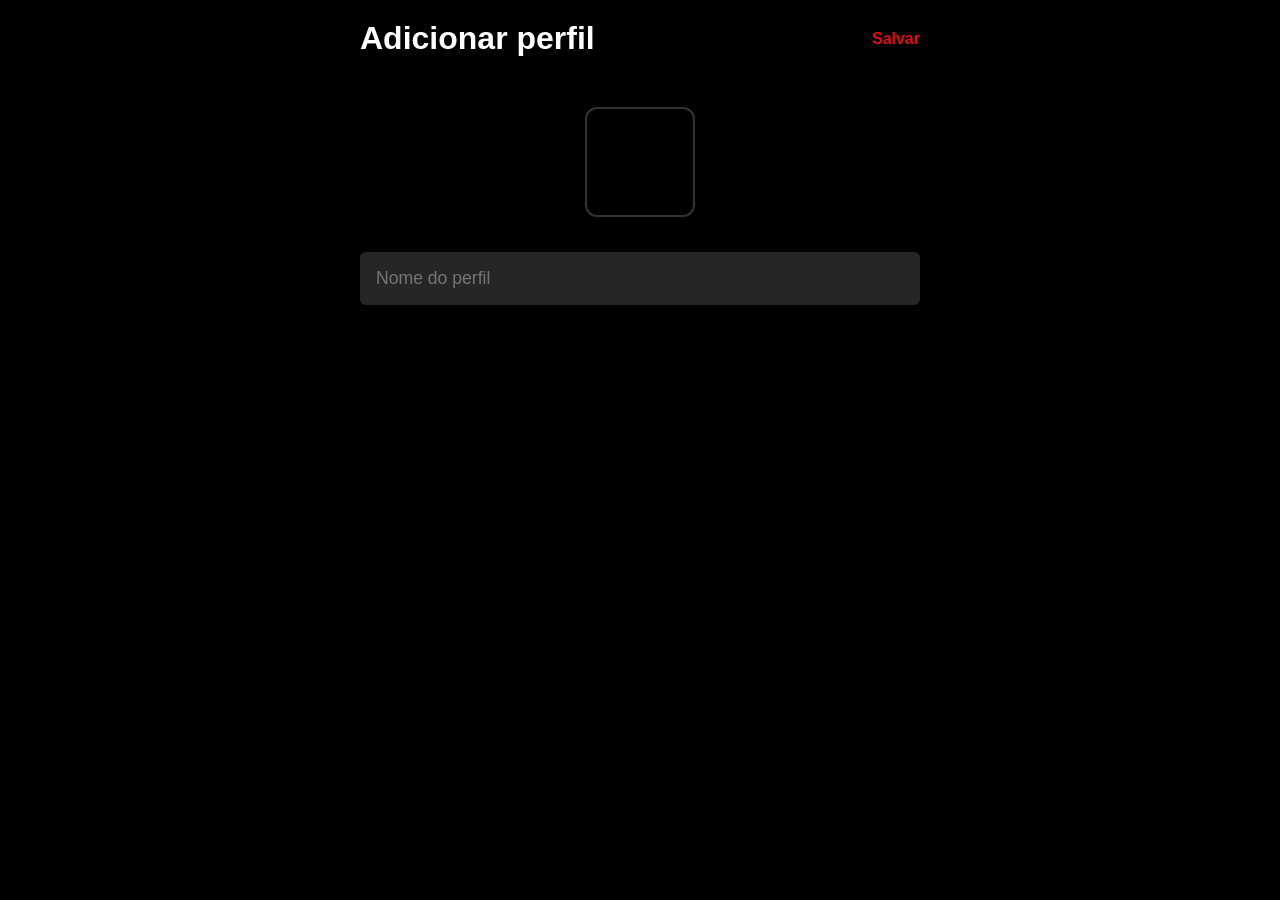
==== index.html @ e16d80c5 "Update index.html for profile addition feature" ====
<!DOCTYPE html>
<html lang="pt-BR">
<head>
    <meta charset="UTF-8">
    <meta name="viewport" content="width=device-width, initial-scale=1.0">
    <title>Filmesflix - Adicionar Perfil</title>
    <style>
        * { margin: 0; padding: 0; box-sizing: border-box; font-family: 'Arial', sans-serif; }
        body { background-color: #000000; color: #ffffff; min-height: 100vh; display: flex; flex-direction: column; }
        .header-nav { display: flex; justify-content: space-between; align-items: center; padding: 20px; width: 100%; max-width: 600px; margin: 0 auto; }
        .header-left { display: flex; align-items: center; gap: 15px; text-decoration: none; color: #ffffff; }
        .btn-salvar-topo { background: none; border: none; color: #E50914; font-size: 1rem; font-weight: bold; cursor: pointer; }
        .main-content { flex: 1; width: 100%; max-width: 600px; margin: 0 auto; padding: 30px 20px; display: flex; flex-direction: column; align-items: center; }
        .avatar-container { position: relative; margin-bottom: 35px; cursor: pointer; }
        .avatar-preview { width: 110px; height: 110px; border-radius: 12px; background-size: cover; background-position: center; border: 2px solid #333; }
        .input-box { width: 100%; }
        input[type="text"] { width: 100%; background: #262626; border: none; padding: 16px; color: white; font-size: 1.1rem; border-radius: 6px; }
        
        /* Modal */
        .modal-icones { position: fixed; top: 0; left: 0; width: 100%; height: 100%; background-color: #000; z-index: 1000; display: none; padding: 20px; }
        .grid-icones { display: grid; grid-template-columns: repeat(4, 1fr); gap: 14px; }
        .icone-opcao { width: 100%; aspect-ratio: 1/1; border-radius: 12px; cursor: pointer; background-size: cover; }
    </style>
</head>
<body>

    <div id="telaPrincipal">
        <div class="header-nav">
            <a href="perfis.html" class="header-left"><h1>Adicionar perfil</h1></a>
            <button class="btn-salvar-topo" onclick="salvarPerfil()">Salvar</button>
        </div>
        <div class="main-content">
            <div class="avatar-container" onclick="document.getElementById('modalIcones').style.display='block'">
                <div class="avatar-preview" id="preview" style="background-image: url('https://i.postimg.cc/sMnJGbJx/1784404694570.png');"></div>
            </div>
            <div class="input-box">
                <input type="text" id="nomePerfil" placeholder="Nome do perfil" maxlength="15">
            </div>
        </div>
    </div>

    <div id="modalIcones" class="modal-icones">
        <button onclick="document.getElementById('modalIcones').style.display='none'">Fechar</button>
        <div class="grid-icones">
            <div class="icone-opcao" style="background-image:url('https://i.postimg.cc/sMnJGbJx/1784404694570.png')" onclick="selecionar('https://i.postimg.cc/sMnJGbJx/1784404694570.png')"></div>
            <div class="icone-opcao" style="background-image:url('https://i.postimg.cc/rDh9R79D/1784404699916.png')" onclick="selecionar('https://i.postimg.cc/rDh9R79D/1784404699916.png')"></div>
        </div>
    </div>

    <script>
        function selecionar(url) {
            document.getElementById('preview').style.backgroundImage = "url('" + url + "')";
            document.getElementById('modalIcones').style.display = 'none';
        }

        function salvarPerfil() {
            const nome = document.getElementById('nomePerfil').value.trim();
            if (nome === "") { alert("Digite um nome!"); return; }
            
            // AQUI É A MÁGICA: Salva o nome e a imagem escolhida
            localStorage.setItem('nomeDoPerfil', nome);
            localStorage.setItem('imgDoPerfil', document.getElementById('preview').style.backgroundImage);
            
            window.location.href = 'perfis.html';
        }
    </script>
</body>
</html>
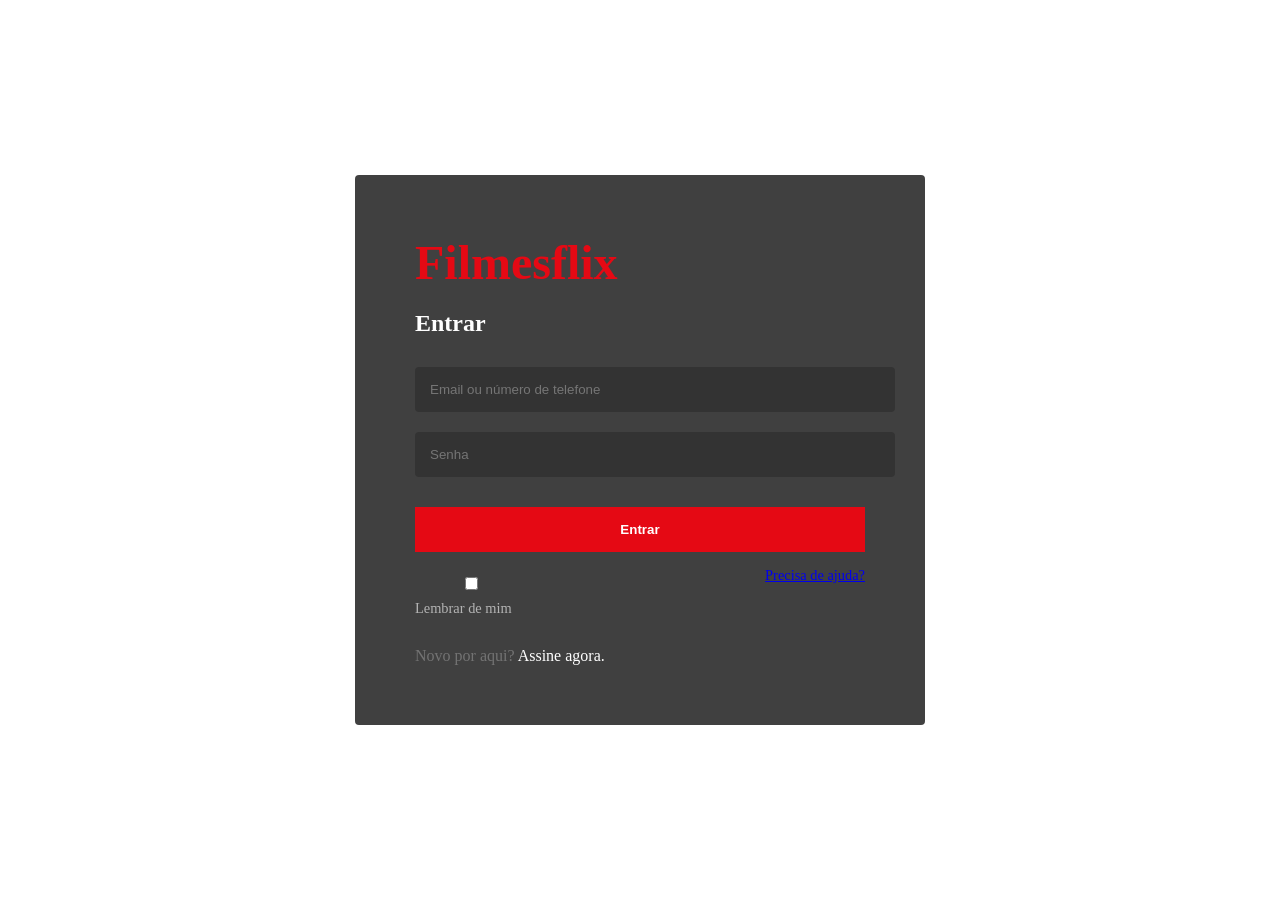
==== commit 22d4544c: "Update index.html" ====
--- a/index.html
+++ b/index.html
@@ -2,65 +2,36 @@
 <html lang="pt-BR">
 <head>
     <meta charset="UTF-8">
-    <meta name="viewport" content="width=device-width, initial-scale=1.0">
-    <title>Filmesflix - Adicionar Perfil</title>
+    <title>Filmesflix - Login</title>
     <style>
-        * { margin: 0; padding: 0; box-sizing: border-box; font-family: 'Arial', sans-serif; }
-        body { background-color: #000000; color: #ffffff; min-height: 100vh; display: flex; flex-direction: column; }
-        .header-nav { display: flex; justify-content: space-between; align-items: center; padding: 20px; width: 100%; max-width: 600px; margin: 0 auto; }
-        .header-left { display: flex; align-items: center; gap: 15px; text-decoration: none; color: #ffffff; }
-        .btn-salvar-topo { background: none; border: none; color: #E50914; font-size: 1rem; font-weight: bold; cursor: pointer; }
-        .main-content { flex: 1; width: 100%; max-width: 600px; margin: 0 auto; padding: 30px 20px; display: flex; flex-direction: column; align-items: center; }
-        .avatar-container { position: relative; margin-bottom: 35px; cursor: pointer; }
-        .avatar-preview { width: 110px; height: 110px; border-radius: 12px; background-size: cover; background-position: center; border: 2px solid #333; }
-        .input-box { width: 100%; }
-        input[type="text"] { width: 100%; background: #262626; border: none; padding: 16px; color: white; font-size: 1.1rem; border-radius: 6px; }
-        
-        /* Modal */
-        .modal-icones { position: fixed; top: 0; left: 0; width: 100%; height: 100%; background-color: #000; z-index: 1000; display: none; padding: 20px; }
-        .grid-icones { display: grid; grid-template-columns: repeat(4, 1fr); gap: 14px; }
-        .icone-opcao { width: 100%; aspect-ratio: 1/1; border-radius: 12px; cursor: pointer; background-size: cover; }
+        /* Design estilo Netflix completo */
+        body { margin: 0; background: url('https://assets.nflxext.com/ffe/siteui/vlv3/login_background.jpg') center/cover; height: 100vh; display: flex; justify-content: center; align-items: center; }
+        .login-box { background: rgba(0,0,0,0.75); padding: 60px; border-radius: 4px; width: 450px; color: #fff; }
+        .logo { color: #E50914; font-size: 3rem; font-weight: 800; margin-bottom: 20px; }
+        input { width: 100%; padding: 15px; margin: 10px 0; background: #333; border: none; color: #fff; border-radius: 4px; }
+        button { width: 100%; padding: 15px; background: #E50914; border: none; color: #fff; font-weight: bold; margin-top: 20px; cursor: pointer; }
+        .options { display: flex; justify-content: space-between; margin-top: 15px; font-size: 0.9rem; color: #b3b3b3; }
+        .signup { margin-top: 30px; color: #737373; }
+        .signup a { color: #fff; text-decoration: none; }
     </style>
 </head>
 <body>
-
-    <div id="telaPrincipal">
-        <div class="header-nav">
-            <a href="perfis.html" class="header-left"><h1>Adicionar perfil</h1></a>
-            <button class="btn-salvar-topo" onclick="salvarPerfil()">Salvar</button>
+    <div class="login-box">
+        <div class="logo">Filmesflix</div>
+        <h2>Entrar</h2>
+        <input type="email" placeholder="Email ou número de telefone">
+        <input type="password" placeholder="Senha">
+        <button onclick="fazerLogin()">Entrar</button>
+        <div class="options">
+            <label><input type="checkbox"> Lembrar de mim</label>
+            <a href="#">Precisa de ajuda?</a>
         </div>
-        <div class="main-content">
-            <div class="avatar-container" onclick="document.getElementById('modalIcones').style.display='block'">
-                <div class="avatar-preview" id="preview" style="background-image: url('https://i.postimg.cc/sMnJGbJx/1784404694570.png');"></div>
-            </div>
-            <div class="input-box">
-                <input type="text" id="nomePerfil" placeholder="Nome do perfil" maxlength="15">
-            </div>
-        </div>
-    </div>
-
-    <div id="modalIcones" class="modal-icones">
-        <button onclick="document.getElementById('modalIcones').style.display='none'">Fechar</button>
-        <div class="grid-icones">
-            <div class="icone-opcao" style="background-image:url('https://i.postimg.cc/sMnJGbJx/1784404694570.png')" onclick="selecionar('https://i.postimg.cc/sMnJGbJx/1784404694570.png')"></div>
-            <div class="icone-opcao" style="background-image:url('https://i.postimg.cc/rDh9R79D/1784404699916.png')" onclick="selecionar('https://i.postimg.cc/rDh9R79D/1784404699916.png')"></div>
-        </div>
+        <div class="signup">Novo por aqui? <a href="#">Assine agora.</a></div>
     </div>
 
     <script>
-        function selecionar(url) {
-            document.getElementById('preview').style.backgroundImage = "url('" + url + "')";
-            document.getElementById('modalIcones').style.display = 'none';
-        }
-
-        function salvarPerfil() {
-            const nome = document.getElementById('nomePerfil').value.trim();
-            if (nome === "") { alert("Digite um nome!"); return; }
-            
-            // AQUI É A MÁGICA: Salva o nome e a imagem escolhida
-            localStorage.setItem('nomeDoPerfil', nome);
-            localStorage.setItem('imgDoPerfil', document.getElementById('preview').style.backgroundImage);
-            
+        function fazerLogin() {
+            localStorage.setItem('usuarioLogado', 'true');
             window.location.href = 'perfis.html';
         }
     </script>
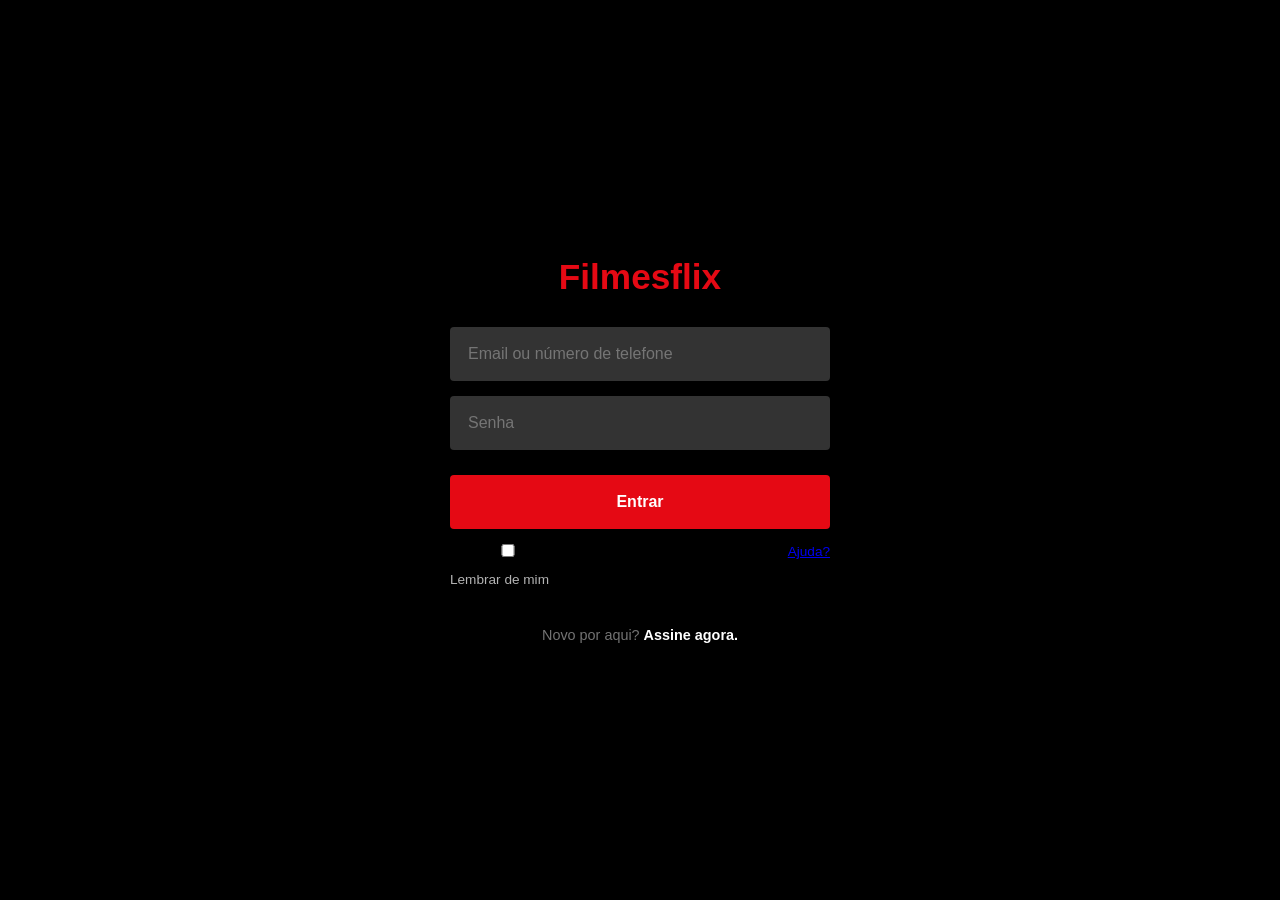
==== commit ba3c29dc: "Refactor HTML and CSS for login page" ====
--- a/index.html
+++ b/index.html
@@ -2,29 +2,74 @@
 <html lang="pt-BR">
 <head>
     <meta charset="UTF-8">
+    <meta name="viewport" content="width=device-width, initial-scale=1.0, maximum-scale=1.0, user-scalable=no">
     <title>Filmesflix - Login</title>
     <style>
-        /* Design estilo Netflix completo */
-        body { margin: 0; background: url('https://assets.nflxext.com/ffe/siteui/vlv3/login_background.jpg') center/cover; height: 100vh; display: flex; justify-content: center; align-items: center; }
-        .login-box { background: rgba(0,0,0,0.75); padding: 60px; border-radius: 4px; width: 450px; color: #fff; }
-        .logo { color: #E50914; font-size: 3rem; font-weight: 800; margin-bottom: 20px; }
-        input { width: 100%; padding: 15px; margin: 10px 0; background: #333; border: none; color: #fff; border-radius: 4px; }
-        button { width: 100%; padding: 15px; background: #E50914; border: none; color: #fff; font-weight: bold; margin-top: 20px; cursor: pointer; }
-        .options { display: flex; justify-content: space-between; margin-top: 15px; font-size: 0.9rem; color: #b3b3b3; }
-        .signup { margin-top: 30px; color: #737373; }
-        .signup a { color: #fff; text-decoration: none; }
+        /* Reset para evitar margens indesejadas */
+        * { margin: 0; padding: 0; box-sizing: border-box; font-family: sans-serif; }
+        
+        body { 
+            background-color: #000; 
+            min-height: 100vh; 
+            display: flex; 
+            justify-content: center; 
+            align-items: center; 
+        }
+
+        /* Container que ocupa quase toda a tela, mas respeita as bordas */
+        .login-box { 
+            width: 92%; /* Ocupa 92% da largura do seu celular */
+            max-width: 400px; 
+            background: #000; 
+            padding: 10px;
+        }
+
+        .logo { 
+            color: #E50914; 
+            font-size: 2.2rem; 
+            font-weight: 800; 
+            margin-bottom: 30px; 
+            text-align: center; 
+        }
+
+        input { 
+            width: 100%; 
+            padding: 18px; /* Padding maior para o dedo clicar fácil */
+            margin-bottom: 15px; 
+            background: #333; 
+            border: none; 
+            color: #fff; 
+            border-radius: 4px; 
+            font-size: 16px; /* 16px evita que o iPhone dê zoom automático ao clicar */
+        }
+
+        button { 
+            width: 100%; 
+            padding: 18px; 
+            background: #E50914; 
+            border: none; 
+            color: #fff; 
+            font-weight: bold; 
+            margin-top: 10px; 
+            cursor: pointer; 
+            border-radius: 4px; 
+            font-size: 16px; 
+        }
+
+        .options { display: flex; justify-content: space-between; margin-top: 15px; font-size: 0.85rem; color: #b3b3b3; }
+        .signup { margin-top: 40px; color: #737373; text-align: center; font-size: 0.9rem; }
+        .signup a { color: #fff; text-decoration: none; font-weight: bold; }
     </style>
 </head>
 <body>
     <div class="login-box">
         <div class="logo">Filmesflix</div>
-        <h2>Entrar</h2>
         <input type="email" placeholder="Email ou número de telefone">
         <input type="password" placeholder="Senha">
         <button onclick="fazerLogin()">Entrar</button>
         <div class="options">
             <label><input type="checkbox"> Lembrar de mim</label>
-            <a href="#">Precisa de ajuda?</a>
+            <a href="#">Ajuda?</a>
         </div>
         <div class="signup">Novo por aqui? <a href="#">Assine agora.</a></div>
     </div>
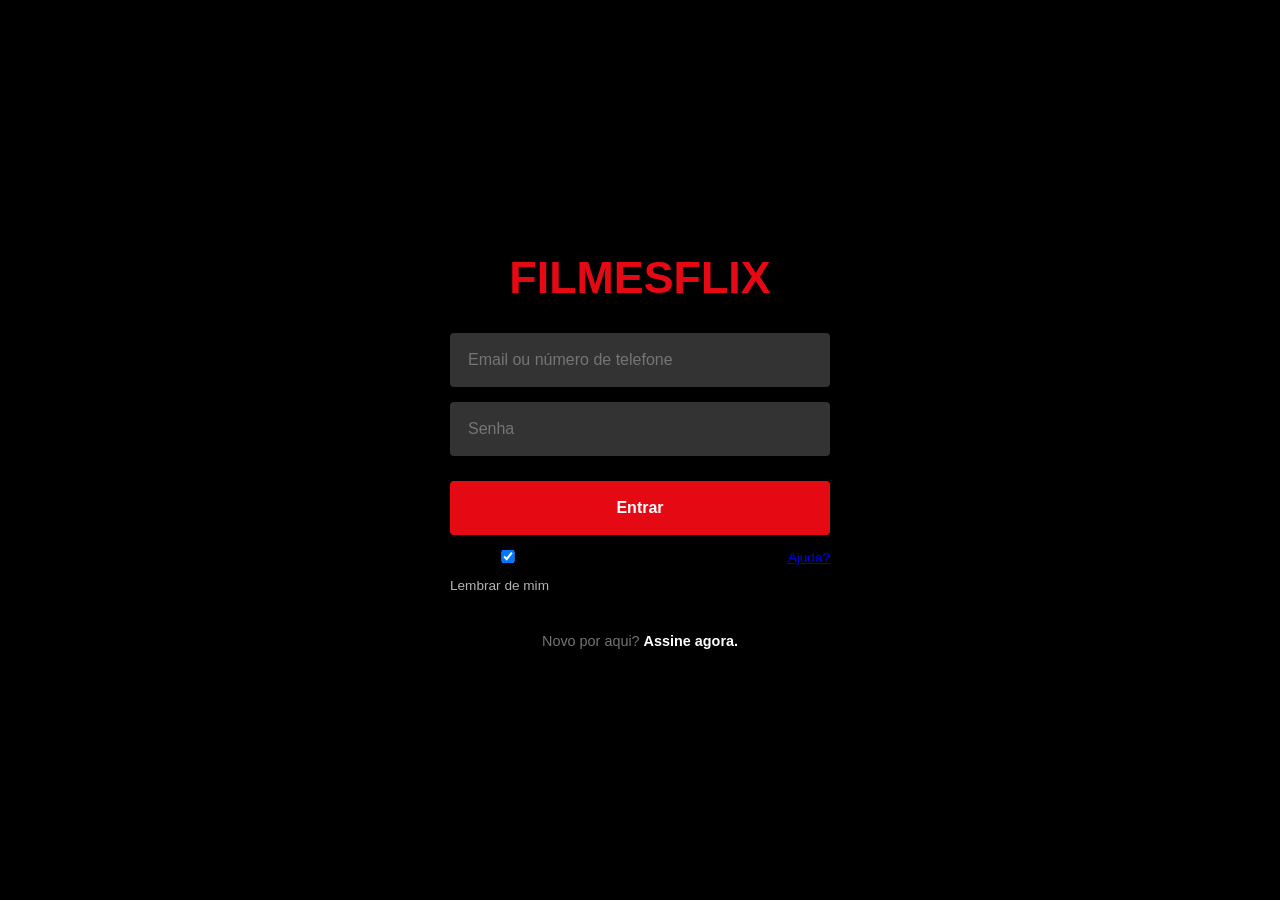
==== commit 62936a7b: "Refactor login form and update input IDs" ====
--- a/index.html
+++ b/index.html
@@ -5,7 +5,6 @@
     <meta name="viewport" content="width=device-width, initial-scale=1.0, maximum-scale=1.0, user-scalable=no">
     <title>Filmesflix - Login</title>
     <style>
-        /* Reset para evitar margens indesejadas */
         * { margin: 0; padding: 0; box-sizing: border-box; font-family: sans-serif; }
         
         body { 
@@ -16,9 +15,8 @@
             align-items: center; 
         }
 
-        /* Container que ocupa quase toda a tela, mas respeita as bordas */
         .login-box { 
-            width: 92%; /* Ocupa 92% da largura do seu celular */
+            width: 92%; 
             max-width: 400px; 
             background: #000; 
             padding: 10px;
@@ -26,21 +24,22 @@
 
         .logo { 
             color: #E50914; 
-            font-size: 2.2rem; 
+            font-size: 2.8rem; 
             font-weight: 800; 
             margin-bottom: 30px; 
             text-align: center; 
+            text-transform: uppercase;
         }
 
         input { 
             width: 100%; 
-            padding: 18px; /* Padding maior para o dedo clicar fácil */
+            padding: 18px; 
             margin-bottom: 15px; 
             background: #333; 
             border: none; 
             color: #fff; 
             border-radius: 4px; 
-            font-size: 16px; /* 16px evita que o iPhone dê zoom automático ao clicar */
+            font-size: 16px; 
         }
 
         button { 
@@ -64,18 +63,37 @@
 <body>
     <div class="login-box">
         <div class="logo">Filmesflix</div>
-        <input type="email" placeholder="Email ou número de telefone">
-        <input type="password" placeholder="Senha">
+        
+        <input type="email" id="email" placeholder="Email ou número de telefone">
+        <input type="password" id="senha" placeholder="Senha">
+        
         <button onclick="fazerLogin()">Entrar</button>
+
         <div class="options">
-            <label><input type="checkbox"> Lembrar de mim</label>
+            <label><input type="checkbox" checked> Lembrar de mim</label>
             <a href="#">Ajuda?</a>
         </div>
-        <div class="signup">Novo por aqui? <a href="#">Assine agora.</a></div>
+
+        <div class="signup">
+            Novo por aqui? <a href="cadastro.html">Assine agora.</a>
+        </div>
     </div>
 
     <script>
+        // Se o usuário já estiver logado, redireciona direto para a tela de perfis
+        if (localStorage.getItem('usuarioLogado') === 'true') {
+            window.location.href = 'perfis.html';
+        }
+
         function fazerLogin() {
+            // Verifica se a conta foi criada no cadastro.html
+            if (localStorage.getItem('contaCriada') !== 'true') {
+                alert("Você ainda não tem uma conta! Por favor, cadastre-se primeiro.");
+                window.location.href = 'cadastro.html';
+                return;
+            }
+            
+            // Se tem conta, faz o login
             localStorage.setItem('usuarioLogado', 'true');
             window.location.href = 'perfis.html';
         }
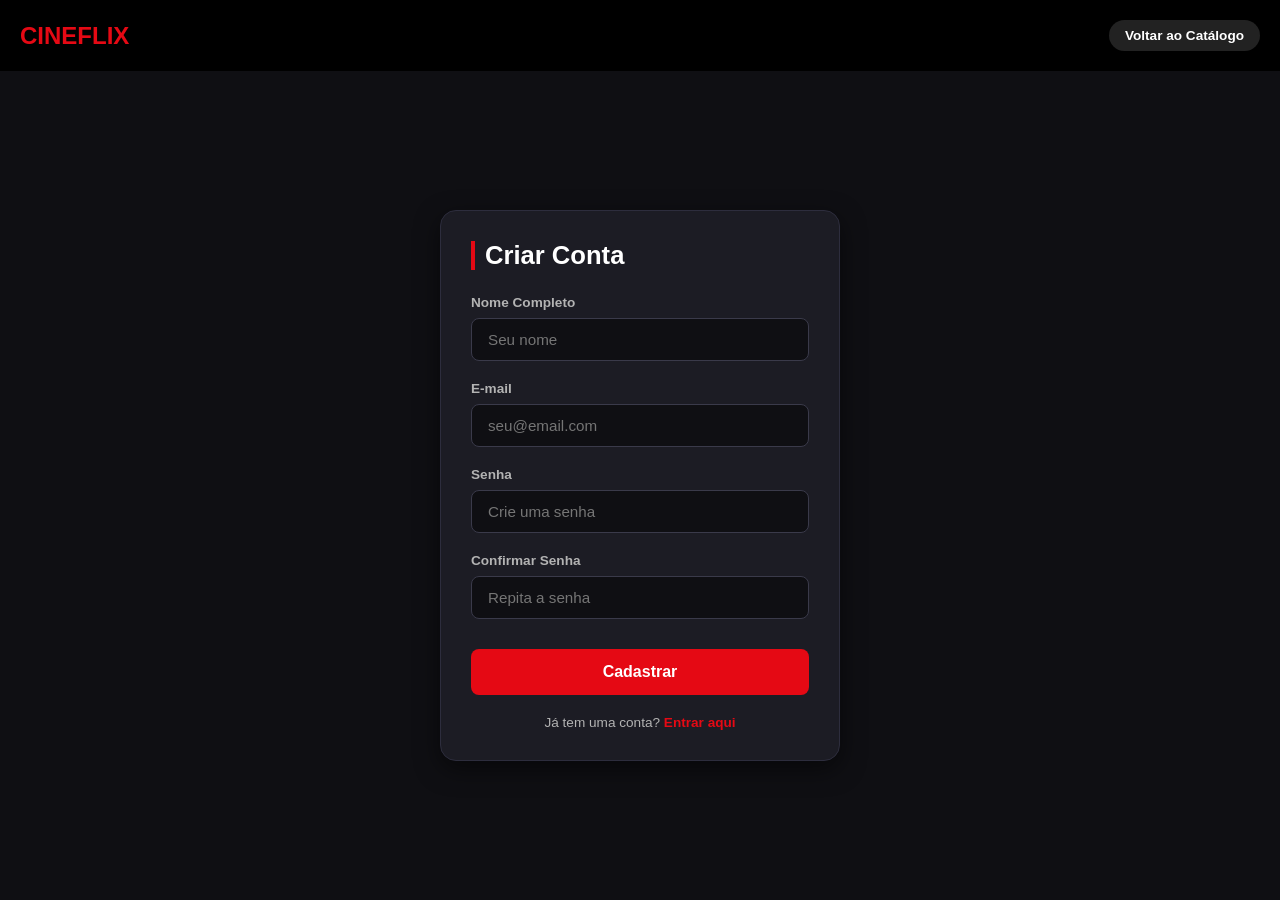
==== commit 59375955: "Update index.html for account creation page" ====
--- a/index.html
+++ b/index.html
@@ -2,101 +2,86 @@
 <html lang="pt-BR">
 <head>
     <meta charset="UTF-8">
-    <meta name="viewport" content="width=device-width, initial-scale=1.0, maximum-scale=1.0, user-scalable=no">
-    <title>Filmesflix - Login</title>
+    <meta name="viewport" content="width=device-width, initial-scale=1.0">
+    <title>CineFlix Premium - Criar Conta</title>
     <style>
-        * { margin: 0; padding: 0; box-sizing: border-box; font-family: sans-serif; }
+        /* Mantendo o padrão Dark Mode do catálogo */
+        * { margin: 0; padding: 0; box-sizing: border-box; font-family: 'Segoe UI', Tahoma, Geneva, Verdana, sans-serif; }
+        body { background-color: #0f0f13; color: #fff; display: flex; flex-direction: column; min-height: 100vh; }
         
-        body { 
-            background-color: #000; 
-            min-height: 100vh; 
-            display: flex; 
-            justify-content: center; 
-            align-items: center; 
-        }
+        /* Menu Superior igual ao catálogo */
+        header { display: flex; justify-content: space-between; align-items: center; padding: 20px; background: #000; }
+        .logo { color: #e50914; font-weight: bold; font-size: 1.5rem; text-decoration: none; }
+        .btn-voltar { background: #222; color: #fff; border: none; padding: 8px 16px; border-radius: 20px; font-weight: 600; cursor: pointer; text-decoration: none; font-size: 0.85rem; }
 
-        .login-box { 
-            width: 92%; 
-            max-width: 400px; 
-            background: #000; 
-            padding: 10px;
-        }
+        /* Container Centralizado do Formulário */
+        .container-cadastro { flex: 1; display: flex; justify-content: center; align-items: center; padding: 20px; }
+        .card-cadastro { background: #1c1c24; width: 100%; max-width: 400px; padding: 30px; border-radius: 16px; box-shadow: 0px 8px 24px rgba(0, 0, 0, 0.5); border: 1px solid #2d2d3d; }
+        
+        h2 { font-size: 1.6rem; margin-bottom: 25px; color: #fff; border-left: 4px solid #e50914; padding-left: 10px; }
 
-        .logo { 
-            color: #E50914; 
-            font-size: 2.8rem; 
-            font-weight: 800; 
-            margin-bottom: 30px; 
-            text-align: center; 
-            text-transform: uppercase;
-        }
+        /* Estilização dos Inputs */
+        .form-group { margin-bottom: 20px; }
+        .form-group label { display: block; font-size: 0.85rem; color: #b3b3b3; margin-bottom: 8px; font-weight: 600; }
+        .form-group input { width: 100%; background-color: #0f0f13; border: 1px solid #3a3a4a; color: #fff; padding: 12px 16px; border-radius: 8px; font-size: 0.95rem; outline: none; transition: border-color 0.3s; }
+        
+        /* Foco no Input (Efeito de clique) */
+        .form-group input:focus { border-color: #e50914; }
 
-        input { 
-            width: 100%; 
-            padding: 18px; 
-            margin-bottom: 15px; 
-            background: #333; 
-            border: none; 
-            color: #fff; 
-            border-radius: 4px; 
-            font-size: 16px; 
-        }
+        /* Botão de Enviar Criar Conta */
+        .btn-enviar { width: 100%; background: #e50914; color: #fff; border: none; padding: 14px; border-radius: 8px; font-size: 1rem; font-weight: bold; cursor: pointer; margin-top: 10px; transition: background 0.2s, transform 0.1s; }
+        .btn-enviar:hover { background: #b80710; }
+        .btn-enviar:active { transform: scale(0.98); }
 
-        button { 
-            width: 100%; 
-            padding: 18px; 
-            background: #E50914; 
-            border: none; 
-            color: #fff; 
-            font-weight: bold; 
-            margin-top: 10px; 
-            cursor: pointer; 
-            border-radius: 4px; 
-            font-size: 16px; 
-        }
-
-        .options { display: flex; justify-content: space-between; margin-top: 15px; font-size: 0.85rem; color: #b3b3b3; }
-        .signup { margin-top: 40px; color: #737373; text-align: center; font-size: 0.9rem; }
-        .signup a { color: #fff; text-decoration: none; font-weight: bold; }
+        /* Link de "Já tenho conta" */
+        .link-login { text-align: center; margin-top: 20px; font-size: 0.85rem; color: #b3b3b3; }
+        .link-login a { color: #e50914; text-decoration: none; font-weight: bold; }
+        .link-login a:hover { text-decoration: underline; }
     </style>
 </head>
 <body>
-    <div class="login-box">
-        <div class="logo">Filmesflix</div>
-        
-        <input type="email" id="email" placeholder="Email ou número de telefone">
-        <input type="password" id="senha" placeholder="Senha">
-        
-        <button onclick="fazerLogin()">Entrar</button>
 
-        <div class="options">
-            <label><input type="checkbox" checked> Lembrar de mim</label>
-            <a href="#">Ajuda?</a>
+    <!-- Menu -->
+    <header>
+        <a href="index.html" class="logo">CINEFLIX</a>
+        <!-- Link apontando de volta para o seu catálogo atual -->
+        <a href="index.html" class="btn-voltar">Voltar ao Catálogo</a>
+    </header>
+
+    <!-- Área do Formulário -->
+    <main class="container-cadastro">
+        <div class="card-cadastro">
+            <h2>Criar Conta</h2>
+            
+            <form action="#">
+                <div class="form-group">
+                    <label for="nome">Nome Completo</label>
+                    <input type="text" id="nome" placeholder="Seu nome" required>
+                </div>
+
+                <div class="form-group">
+                    <label for="email">E-mail</label>
+                    <input type="email" id="email" placeholder="seu@email.com" required>
+                </div>
+
+                <div class="form-group">
+                    <label for="senha">Senha</label>
+                    <input type="password" id="senha" placeholder="Crie uma senha" required>
+                </div>
+
+                <div class="form-group">
+                    <label for="confirma-senha">Confirmar Senha</label>
+                    <input type="password" id="confirma-senha" placeholder="Repita a senha" required>
+                </div>
+
+                <button type="submit" class="btn-enviar">Cadastrar</button>
+            </form>
+
+            <div class="link-login">
+                Já tem uma conta? <a href="#">Entrar aqui</a>
+            </div>
         </div>
+    </main>
 
-        <div class="signup">
-            Novo por aqui? <a href="cadastro.html">Assine agora.</a>
-        </div>
-    </div>
-
-    <script>
-        // Se o usuário já estiver logado, redireciona direto para a tela de perfis
-        if (localStorage.getItem('usuarioLogado') === 'true') {
-            window.location.href = 'perfis.html';
-        }
-
-        function fazerLogin() {
-            // Verifica se a conta foi criada no cadastro.html
-            if (localStorage.getItem('contaCriada') !== 'true') {
-                alert("Você ainda não tem uma conta! Por favor, cadastre-se primeiro.");
-                window.location.href = 'cadastro.html';
-                return;
-            }
-            
-            // Se tem conta, faz o login
-            localStorage.setItem('usuarioLogado', 'true');
-            window.location.href = 'perfis.html';
-        }
-    </script>
 </body>
 </html>
